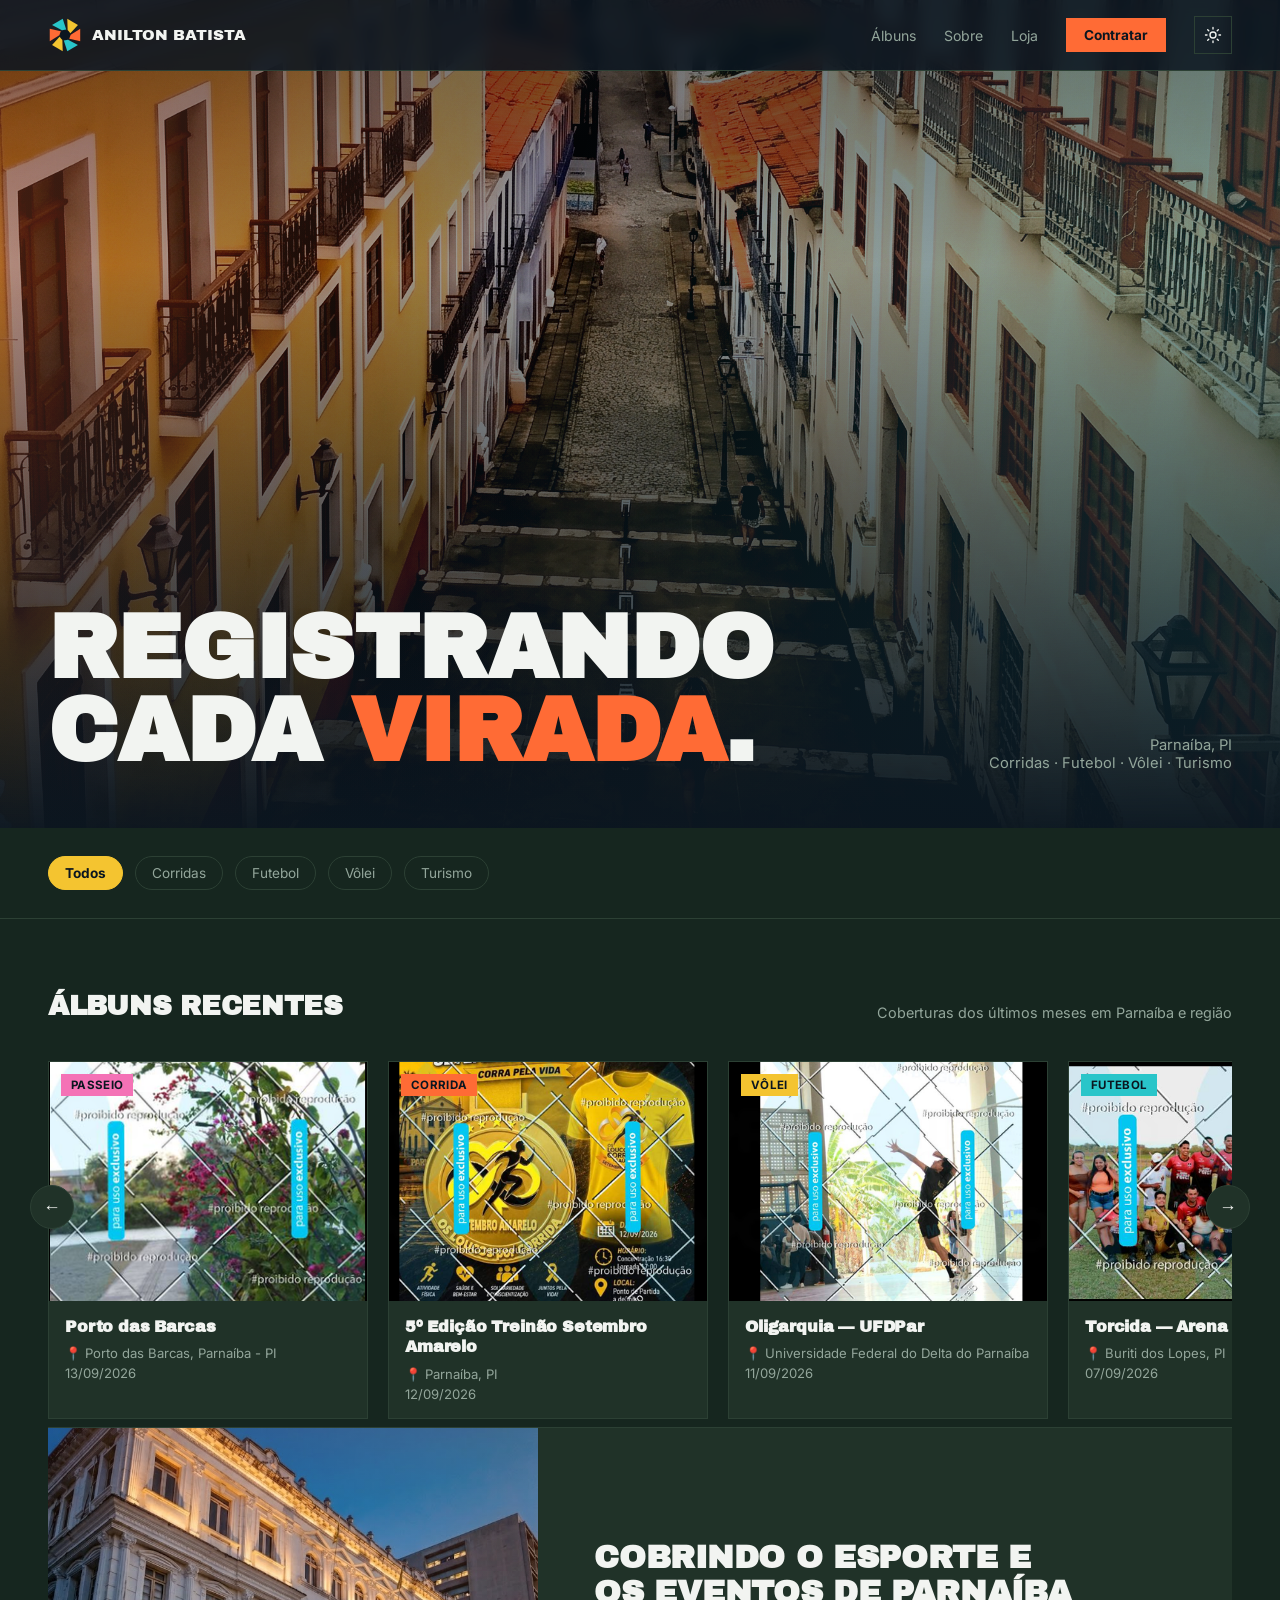
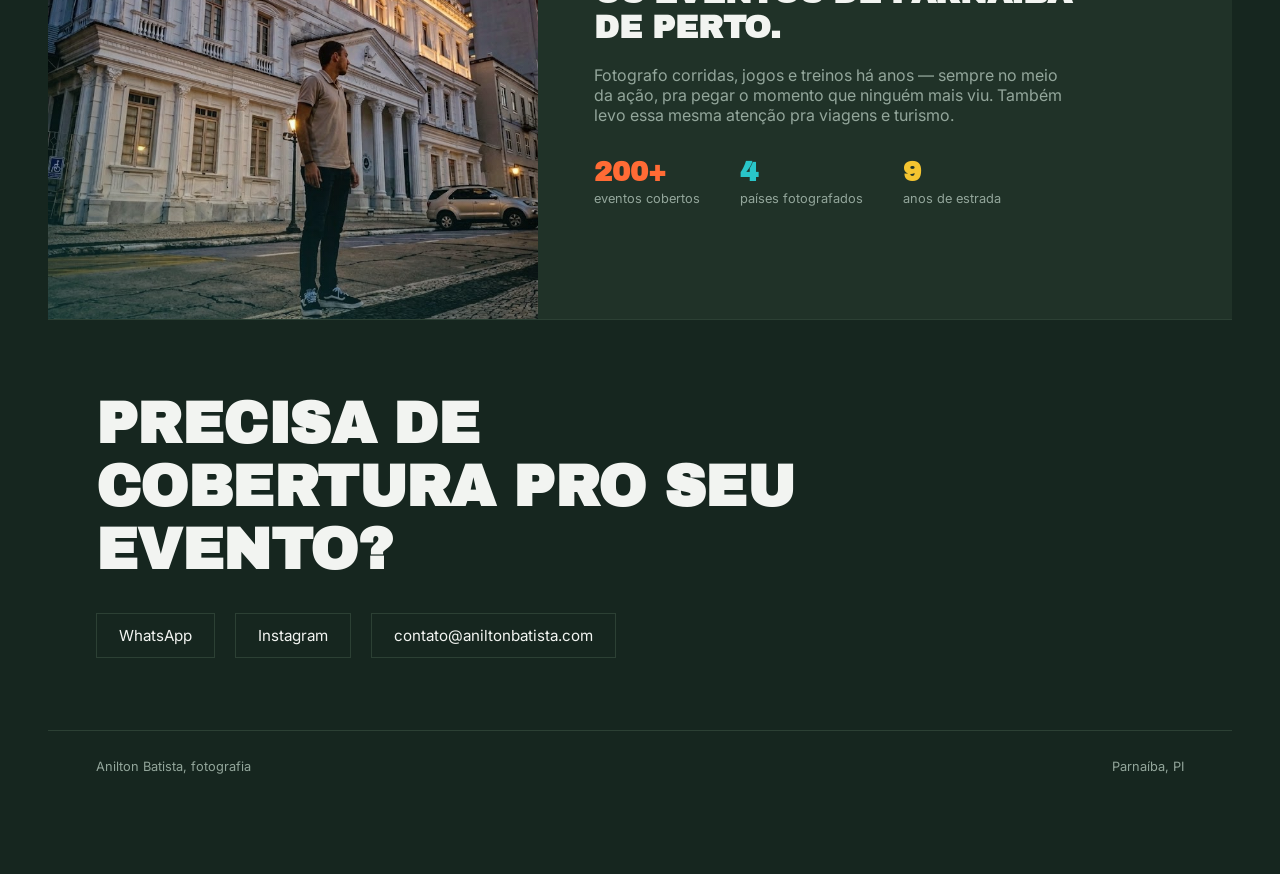
==== anilton-site/index.html @ 44bfe234 "Inicializa site e base segura do backend" ====
<!DOCTYPE html>
<html lang="pt-BR">
<head>
<meta charset="UTF-8">
<meta name="viewport" content="width=device-width, initial-scale=1.0">
<title>Anilton Batista — Fotografia</title>
<link rel="preconnect" href="https://fonts.googleapis.com">
<link href="https://fonts.googleapis.com/css2?family=Archivo+Black&family=Inter:wght@400;500;600;700&display=swap" rel="stylesheet">
<link rel="stylesheet" href="style.css">
</head>
<body>

<nav>
  <div class="nav-logo">
    <svg viewBox="0 0 120 120"><path id="b" d="M113.8,38.25 L113.8,81.75 L74.86,73.38 L79.98,59.3 Z"/>
      <use href="#b" fill="#FF6B35" transform="rotate(0 60 60)"/>
      <use href="#b" fill="#29C5C9" transform="rotate(60 60 60)"/>
      <use href="#b" fill="#F4C430" transform="rotate(120 60 60)"/>
      <use href="#b" fill="#FF6B35" transform="rotate(180 60 60)"/>
      <use href="#b" fill="#29C5C9" transform="rotate(240 60 60)"/>
      <use href="#b" fill="#F4C430" transform="rotate(300 60 60)"/>
      <circle cx="60" cy="60" r="17" fill="#0B1620"/>
    </svg>
    <span>ANILTON BATISTA</span>
  </div>
  <div class="nav-links">
    <a href="#albuns">Álbuns</a>
    <a href="#sobre">Sobre</a>
    <a href="loja.html">Loja</a>
    <a href="#contato" class="nav-cta">Contratar</a>
    <button class="theme-toggle" id="themeToggle" type="button" aria-label="Ativar tema claro" aria-pressed="false">
      <svg class="theme-icon theme-icon-sun" viewBox="0 0 24 24" aria-hidden="true"><circle cx="12" cy="12" r="4"></circle><path d="M12 2v2M12 20v2M4.93 4.93l1.42 1.42M17.65 17.65l1.42 1.42M2 12h2M20 12h2M4.93 19.07l1.42-1.42M17.65 6.35l1.42-1.42"></path></svg>
      <svg class="theme-icon theme-icon-moon" viewBox="0 0 24 24" aria-hidden="true"><path d="M20.5 14.5A8.5 8.5 0 0 1 9.5 3.5 8.5 8.5 0 1 0 20.5 14.5Z"></path></svg>
    </button>
  </div>
</nav>

<div class="hero">
  <img src="img/Anilton1.jpg" alt="Cobertura esportiva">
  <div class="hero-inner">
    <h1>Registrando<br>cada <span class="c1">virada</span>.</h1>
    <div class="hero-meta">Parnaíba, PI<br>Corridas · Futebol · Vôlei · Turismo</div>
  </div>
</div>

<div class="filter-bar" id="filterBar">
  <button class="active" data-filter="todos">Todos</button>
  <button data-filter="corrida">Corridas</button>
  <button data-filter="futebol">Futebol</button>
  <button data-filter="volei">Vôlei</button>
  <button data-filter="turismo">Turismo</button>
</div>

<section id="albuns">
  <div class="section-head">
    <h2>Álbuns recentes</h2>
    <span>Coberturas dos últimos meses em Parnaíba e região</span>
  </div>
  <div class="carousel-wrap">
    <button class="carousel-arrow carousel-prev" id="prevBtn" aria-label="Anterior">←</button>
    <button class="carousel-arrow carousel-next" id="nextBtn" aria-label="Próximo">→</button>
    <div class="album-grid" id="albumGrid">
    <div class="album-card" data-category="turismo">
      <div class="album-photo">
        <img src="img/portodasbarcas.png" alt="">
        <span class="album-tag tag-turismo">Passeio</span>
      </div>
      <div class="album-info">
        <h3>Porto das Barcas</h3>
        <div class="album-loc">📍 Porto das Barcas, Parnaíba - PI</div>
        <div class="album-date">13/09/2026</div>
      </div>
    </div>
    <div class="album-card" data-category="corrida">
      <div class="album-photo">
        <img src="img/Setembro-Amarelo.png" alt="">
        <span class="album-tag tag-corrida">Corrida</span>
      </div>
      <div class="album-info">
        <h3>5º Edição Treinão Setembro Amarelo</h3>
        <div class="album-loc">📍 Parnaíba, PI</div>
        <div class="album-date">12/09/2026</div>
      </div>
    </div>
    <div class="album-card" data-category="volei">
      <div class="album-photo">
        <img src="img/Oligarquia.png" alt="">
        <span class="album-tag tag-volei">Vôlei</span>
      </div>
      <div class="album-info">
        <h3>Oligarquia — UFDPar</h3>
        <div class="album-loc">📍 Universidade Federal do Delta do Parnaíba</div>
        <div class="album-date">11/09/2026</div>
      </div>
    </div>
    <div class="album-card" data-category="futebol">
      <div class="album-photo">
        <img src="img/torcida.png" alt="">
        <span class="album-tag tag-futebol">Futebol</span>
      </div>
      <div class="album-info">
        <h3>Torcida — Arena São Raimundo</h3>
        <div class="album-loc">📍 Buriti dos Lopes, PI</div>
        <div class="album-date">07/09/2026</div>
      </div>
    </div>
    <div class="album-card" data-category="corrida">
      <div class="album-photo">
        <img src="img/França.png" alt="">
        <span class="album-tag tag-viagem">Viagem</span>
      </div>
      <div class="album-info">
        <h3>França</h3>
        <div class="album-loc">📍 Paris</div>
        <div class="album-date">10/12/2025</div>
      </div>
    </div>
    <div class="album-card" data-category="volei">
      <div class="album-photo">
        <img src="https://picsum.photos/id/1049/500/375" alt="">
        <span class="album-tag tag-volei">Vôlei</span>
      </div>
      <div class="album-info">
        <h3>Vôlei de Praia — Torneio Regional</h3>
        <div class="album-loc">📍 Praia do Coqueiro, PI</div>
        <div class="album-date">24/08/2026</div>
      </div>
    </div>
    <div class="album-card" data-category="futebol">
      <div class="album-photo">
        <img src="https://picsum.photos/id/1067/500/375" alt="">
        <span class="album-tag tag-futebol">Futebol</span>
      </div>
      <div class="album-info">
        <h3>Final do Campeonato Municipal</h3>
        <div class="album-loc">📍 Estádio Municipal, Parnaíba - PI</div>
        <div class="album-date">18/08/2026</div>
      </div>
    </div>
    <div class="album-card" data-category="turismo">
      <div class="album-photo">
        <img src="https://picsum.photos/id/1036/500/375" alt="">
        <span class="album-tag tag-turismo">Passeio</span>
      </div>
      <div class="album-info">
        <h3>Delta do Parnaíba</h3>
        <div class="album-loc">📍 Ilha Grande de Santa Isabel, PI</div>
        <div class="album-date">10/08/2026</div>
      </div>
    </div>
    </div>
  </div>
  <p class="empty-state" id="emptyState">Nenhum álbum nessa categoria ainda.</p>

<div class="about" id="sobre">
  <div class="about-photo">
    <img src="img/Aniltonsobre.jpg" alt="Anilton Batista">
  </div>
  <div class="about-text">
    <h2>Cobrindo o esporte e os eventos de Parnaíba de perto.</h2>
    <p>Fotografo corridas, jogos e treinos há anos — sempre no meio da ação, pra pegar o momento que ninguém mais viu. Também levo essa mesma atenção pra viagens e turismo.</p>
    <div class="about-stats">
      <div><strong>200+</strong><span>eventos cobertos</span></div>
      <div><strong>4</strong><span>países fotografados</span></div>
      <div><strong>9</strong><span>anos de estrada</span></div>
    </div>
  </div>
</div>

<section id="contato">
  <div class="contact">
    <h2>Precisa de cobertura pro seu evento?</h2>
    <div class="contact-links">
      <a href="https://wa.me/5586900000000">WhatsApp</a>
      <a href="#">Instagram</a>
      <a href="mailto:contato@aniltonbatista.com">contato@aniltonbatista.com</a>
    </div>
  </div>
</section>

<footer>
  <span>Anilton Batista, fotografia</span>
  <span>Parnaíba, PI</span>
</footer>

<script src="script.js"></script>

</body>
</html>
---- anilton-site/style.css ----
:root {
    --bg: #16261F;
    --surface: #203228;
    --text: #F2F4F1;
    --muted: #93A69B;
    --green: #4ADE80;
    --teal: #2DD4A0;
    --lime: #A3E635;
    --olive: #D9E166;
    --orange: #FF6B35;
    --cyan: #29C5C9;
    --yellow: #F4C430;
    --pink: #F472B6;
    --line: #2C4034;
  }
  body.light-theme {
    --bg: #F5F7F2;
    --surface: #FFFFFF;
    --text: #16261F;
    --muted: #647268;
    --line: #D7E0D8;
  }

  * { margin: 0; padding: 0; box-sizing: border-box; }
  body { background: var(--bg); color: var(--text); font-family: 'Inter', sans-serif; }
  a { color: inherit; text-decoration: none; }
  img { display: block; width: 100%; height: 100%; object-fit: cover; }
  h1, h2, h3 { font-family: 'Archivo Black', sans-serif; text-transform: uppercase; letter-spacing: -0.01em; }

  /* NAV */
  nav {
    position: fixed; top: 0; left: 0; right: 0; z-index: 50;
    display: flex; justify-content: space-between; align-items: center;
    padding: 16px 48px;
    background: rgba(11,22,32,0.85);
    backdrop-filter: blur(8px);
    border-bottom: 1px solid var(--line);
  }
  .nav-logo { display: flex; align-items: center; gap: 10px; }
  .nav-logo svg { height: 34px; width: auto; }
  .nav-logo span { font-family: 'Archivo Black', sans-serif; font-size: 0.95rem; }
  .nav-links { display: flex; gap: 28px; font-size: 0.88rem; color: var(--muted); align-items: center; }
  .nav-links a:hover { color: var(--text); }
  .nav-cta { background: var(--orange); color: #0B1620; padding: 9px 18px; font-weight: 700; font-size: 0.85rem; }
  .theme-toggle {
    width: 38px; height: 38px; display: grid; place-items: center;
    border: 1px solid var(--line); background: transparent; color: var(--text);
    cursor: pointer; transition: color 0.2s ease, border-color 0.2s ease;
  }
  .theme-toggle:hover { color: var(--yellow); border-color: var(--yellow); }
  .theme-icon { width: 18px; height: 18px; fill: none; stroke: currentColor; stroke-width: 1.8; stroke-linecap: round; stroke-linejoin: round; }
  .theme-icon-moon { display: none; }
  body.light-theme .theme-icon-sun { display: none; }
  body.light-theme .theme-icon-moon { display: block; }
  body.light-theme nav { background: rgba(245,247,242,0.88); }

  /* HERO */
  .hero {
    position: relative; height: 92vh; min-height: 600px; overflow: hidden;
    isolation: isolate;
  }
  .hero img {
    position: absolute; inset: 0; width: 100%; height: 100%; z-index: 0;
    object-fit: cover;
    filter: contrast(1.35) saturate(1.15) brightness(0.62);
    animation: heroZoom 1.6s cubic-bezier(0.16, 1, 0.3, 1) both;
  }
  @keyframes heroZoom {
    from { transform: scale(1.1); opacity: 0; }
    to { transform: scale(1); opacity: 1; }
  }
  .hero::before {
    content: "";
    position: absolute; inset: 0;
    background: url('data:image/svg+xml;utf8,<svg xmlns="http://www.w3.org/2000/svg"><filter id="n"><feTurbulence type="fractalNoise" baseFrequency="0.85" numOctaves="2" stitchTiles="stitch"/></filter><rect width="100%25" height="100%25" filter="url(%23n)"/></svg>');
    opacity: 0.05;
    mix-blend-mode: overlay;
    z-index: 1;
  }
  .hero::after {
    content: "";
    position: absolute; inset: 0;
    background:
      radial-gradient(120% 90% at 15% 100%, rgba(11,22,32,0.15) 0%, transparent 55%),
      linear-gradient(180deg, rgba(11,22,32,0.35) 0%, rgba(11,22,32,0.05) 32%, rgba(11,22,32,0.97) 100%),
      linear-gradient(110deg, rgba(255,107,53,0.32) 0%, transparent 40%, rgba(41,197,201,0.28) 100%);
    z-index: 1;
    pointer-events: none;
  }
  .hero-inner {
    position: relative; z-index: 2; height: 100%; padding: 0 48px 56px; width: 100%;
    display: flex; justify-content: space-between; align-items: flex-end; flex-wrap: wrap; gap: 24px;
  }
  .hero-inner h1 { font-size: clamp(2.8rem, 7vw, 6rem); line-height: 0.92; max-width: 780px; }
  .hero-inner h1 .c1 { color: var(--orange); }
  .hero-meta { display: flex; flex-direction: column; gap: 8px; color: var(--muted); font-size: 0.92rem; text-align: right; }

  /* FILTER */
  .filter-bar { display: flex; gap: 12px; flex-wrap: wrap; padding: 28px 48px; border-bottom: 1px solid var(--line); }
  .filter-bar button {
    background: transparent; border: 1px solid var(--line); color: var(--muted);
    padding: 8px 16px; font-size: 0.85rem; font-family: inherit; cursor: pointer; border-radius: 100px;
  }
  .filter-bar button.active { background: var(--yellow); color: #0B1620; border-color: var(--yellow); font-weight: 700; }

  section { padding: 72px 48px; }
  .section-head { display: flex; justify-content: space-between; align-items: flex-end; margin-bottom: 40px; flex-wrap: wrap; gap: 16px; }
  .section-head h2 { font-size: 1.7rem; }
  .section-head span { color: var(--muted); font-size: 0.9rem; }

  /* ALBUM CARROSSEL */
  .carousel-wrap { position: relative; }
  .album-grid {
    display: flex;
    gap: 20px;
    overflow-x: auto;
    scroll-snap-type: x mandatory;
    scroll-behavior: smooth;
    padding-bottom: 8px;
    scrollbar-width: none;
  }
  .album-grid::-webkit-scrollbar { display: none; }
  .album-card {
    background: var(--surface); border: 1px solid var(--line); overflow: hidden; cursor: pointer;
    transition: opacity 0.2s ease;
    flex: 0 0 clamp(240px, 26vw, 320px);
    scroll-snap-align: start;
  }
  .album-card.hidden { display: none; }
  .carousel-arrow {
    position: absolute; top: 40%; transform: translateY(-50%);
    width: 44px; height: 44px; border-radius: 50%;
    background: var(--surface); border: 1px solid var(--line); color: var(--text);
    display: flex; align-items: center; justify-content: center; cursor: pointer;
    font-size: 1.1rem; z-index: 3;
  }
  .carousel-arrow:hover { border-color: var(--yellow); color: var(--yellow); }
  .carousel-prev { left: -18px; }
  .carousel-next { right: -18px; }
  @media (max-width: 700px) { .carousel-arrow { display: none; } }
  .album-photo { aspect-ratio: 4/3; position: relative; overflow: hidden; }
  .album-photo img { transition: transform 0.5s ease; }
  .album-card:hover .album-photo img { transform: scale(1.06); }
  .album-tag {
    position: absolute; top: 12px; left: 12px; color: #0B1620;
    font-size: 0.72rem; font-weight: 700; padding: 4px 10px; text-transform: uppercase; letter-spacing: 0.03em;
  }
  .tag-corrida { background: var(--orange); }
  .tag-futebol { background: var(--cyan); }
  .tag-volei { background: var(--yellow); }
  .tag-turismo { background: var(--pink); }
  .album-info { padding: 16px; }
  .album-info h3 { font-size: 1rem; font-weight: 700; text-transform: none; margin-bottom: 8px; line-height: 1.3; }
  .album-loc { display: flex; align-items: center; gap: 6px; color: var(--muted); font-size: 0.82rem; margin-bottom: 4px; }
  .album-date { color: var(--muted); font-size: 0.82rem; }
  .empty-state { color: var(--muted); padding: 20px 0; display: none; }
  .empty-state.visible { display: block; }

  /* LOJA */
  .store-page { padding-top: 110px; min-height: 100vh; }
  .store-hero { padding: 72px 48px 48px; border-bottom: 1px solid var(--line); }
  .store-hero h1 { font-size: clamp(2.6rem, 7vw, 6rem); line-height: 0.95; max-width: 820px; }
  .store-hero h1 span { color: var(--orange); }
  .store-hero p { color: var(--muted); max-width: 560px; margin-top: 24px; line-height: 1.6; }
  .store-section { padding-top: 56px; }
  .store-grid { display: grid; grid-template-columns: repeat(3, minmax(0, 1fr)); gap: 20px; }
  .store-card { background: var(--surface); border: 1px solid var(--line); overflow: hidden; }
  .store-card .album-photo { aspect-ratio: 4 / 3; }
  .store-card .album-info { min-height: 150px; display: flex; flex-direction: column; }
  .store-card .album-date { margin-top: auto; }
  .store-card .store-action { color: var(--text); font-size: 0.8rem; font-weight: 700; margin-top: 12px; text-transform: uppercase; }
  .store-card:hover { border-color: var(--orange); }
  .store-purchase { display: flex; align-items: center; justify-content: space-between; gap: 12px; margin-top: 14px; }
  .store-price { color: var(--orange); font-weight: 700; font-size: 0.95rem; }
  .buy-button, .account-button, .cart-button { border: 1px solid var(--line); background: transparent; color: var(--text); cursor: pointer; font: inherit; }
  .buy-button { padding: 8px 12px; font-size: 0.78rem; font-weight: 700; text-transform: uppercase; }
  .buy-button:hover, .account-button:hover, .cart-button:hover { border-color: var(--orange); color: var(--orange); }
  .account-button { padding: 8px 12px; font-size: 0.8rem; }
  .cart-button { display: inline-flex; align-items: center; gap: 8px; padding: 8px 10px; font-size: 0.8rem; }
  .cart-button b { min-width: 20px; height: 20px; display: grid; place-items: center; background: var(--yellow); color: #0B1620; border-radius: 50%; font-size: 0.7rem; }
  .modal-backdrop { position: fixed; inset: 0; z-index: 100; display: grid; place-items: center; padding: 20px; background: rgba(11,22,32,0.72); }
  .modal-backdrop[hidden] { display: none; }
  .modal-panel { position: relative; width: min(100%, 460px); max-height: calc(100vh - 40px); overflow-y: auto; padding: 36px; background: var(--surface); border: 1px solid var(--line); color: var(--text); }
  .modal-close { position: absolute; top: 12px; right: 14px; border: 0; background: transparent; color: var(--muted); font-size: 1.8rem; line-height: 1; cursor: pointer; }
  .modal-close:hover { color: var(--text); }
  .modal-kicker { color: var(--orange); font-size: 0.75rem; font-weight: 700; letter-spacing: 0.08em; text-transform: uppercase; }
  .modal-panel h2 { margin: 8px 0 24px; font-size: 1.55rem; line-height: 1.1; }
  .auth-tabs { display: flex; gap: 20px; border-bottom: 1px solid var(--line); margin-bottom: 22px; }
  .auth-tab { padding: 0 0 10px; border: 0; border-bottom: 2px solid transparent; background: transparent; color: var(--muted); cursor: pointer; font: inherit; }
  .auth-tab.active { color: var(--text); border-bottom-color: var(--orange); }
  .modal-panel label { display: block; margin: 14px 0 7px; color: var(--muted); font-size: 0.82rem; }
  .modal-panel input { width: 100%; padding: 12px; border: 1px solid var(--line); background: var(--bg); color: var(--text); font: inherit; }
  .modal-panel input:focus { outline: 2px solid var(--orange); outline-offset: 1px; }
  .form-submit { width: 100%; margin-top: 16px; padding: 13px 16px; border: 0; background: var(--orange); color: #0B1620; cursor: pointer; font: inherit; font-weight: 700; }
  .form-submit:hover { filter: brightness(1.08); }
  .google-submit { margin: 0 0 18px; background: transparent; border: 1px solid var(--line); color: var(--text); }
  .google-submit:hover { border-color: var(--cyan); color: var(--cyan); }
  .form-message { min-height: 20px; margin-top: 12px; color: var(--muted); font-size: 0.82rem; }
  .form-message.error { color: #F87171; }
  .form-message.success { color: var(--green); }
  .cart-items { display: grid; gap: 12px; }
  .cart-item { display: flex; justify-content: space-between; gap: 16px; padding: 12px 0; border-bottom: 1px solid var(--line); font-size: 0.85rem; }
  .cart-item button { border: 0; background: transparent; color: var(--muted); cursor: pointer; font-size: 0.78rem; }
  .cart-item button:hover { color: var(--orange); }
  .cart-total { display: flex; justify-content: space-between; margin-top: 20px; font-size: 1rem; }
  .cart-total strong { color: var(--orange); }
  .cart-empty { color: var(--muted); font-size: 0.9rem; }
  @media (max-width: 900px) { .store-grid { grid-template-columns: repeat(2, minmax(0, 1fr)); } }
  @media (max-width: 600px) { .store-hero { padding: 48px 22px 36px; } .store-section { padding-top: 40px; } .store-grid { grid-template-columns: 1fr; } }

  /* ABOUT */
  .about {
    display: grid; grid-template-columns: 1fr 1.3fr; gap: 56px; align-items: center;
    background: var(--surface); border-top: 1px solid var(--line); border-bottom: 1px solid var(--line);
  }
  .about-photo { aspect-ratio: 1/1; overflow: hidden; position: relative; }
  .about-photo::after {
    content: ""; position: absolute; inset: 0;
    background: linear-gradient(200deg, rgba(255,107,53,0.25), transparent 50%, rgba(41,197,201,0.2));
  }
  .about-text h2 { font-size: 2rem; margin-bottom: 20px; max-width: 480px; }
  .about-text p { color: var(--muted); max-width: 480px; margin-bottom: 14px; text-transform: none; }
  .about-stats { display: flex; gap: 40px; margin-top: 32px; }
  .about-stats div strong { display: block; font-family: 'Archivo Black', sans-serif; font-size: 1.7rem; }
  .about-stats div:nth-child(1) strong { color: var(--orange); }
  .about-stats div:nth-child(2) strong { color: var(--cyan); }
  .about-stats div:nth-child(3) strong { color: var(--yellow); }
  .about-stats div span { color: var(--muted); font-size: 0.8rem; }

  /* CONTACT */
  .contact h2 { font-size: clamp(2.2rem, 5vw, 3.6rem); max-width: 700px; margin-bottom: 32px; }
  .contact-links { display: flex; gap: 20px; flex-wrap: wrap; }
  .contact-links a { border: 1px solid var(--line); padding: 12px 22px; font-size: 0.95rem; }
  .contact-links a:nth-child(1):hover { border-color: var(--orange); color: var(--orange); }
  .contact-links a:nth-child(2):hover { border-color: var(--cyan); color: var(--cyan); }
  .contact-links a:nth-child(3):hover { border-color: var(--yellow); color: var(--yellow); }

  footer { padding: 28px 48px; display: flex; justify-content: space-between; border-top: 1px solid var(--line); color: var(--muted); font-size: 0.8rem; }

  @media (max-width: 960px) { .album-grid { grid-template-columns: repeat(2, 1fr); } .about { grid-template-columns: 1fr; } }
  @media (max-width: 600px) {
    nav, section, footer { padding-left: 22px; padding-right: 22px; }
    .hero-inner { padding: 0 22px 40px; flex-direction: column; align-items: flex-start; }
    .hero-meta { text-align: left; }
    .album-grid { grid-template-columns: 1fr; }
    .nav-links a:not(.nav-cta) { display: none; }
    .nav-links { gap: 8px; }
    .store-site .account-button { display: none; }
    .account-button { font-size: 0.72rem; padding: 7px 8px; }
    .cart-button span { display: none; }
    .modal-panel { padding: 30px 22px; }
  }
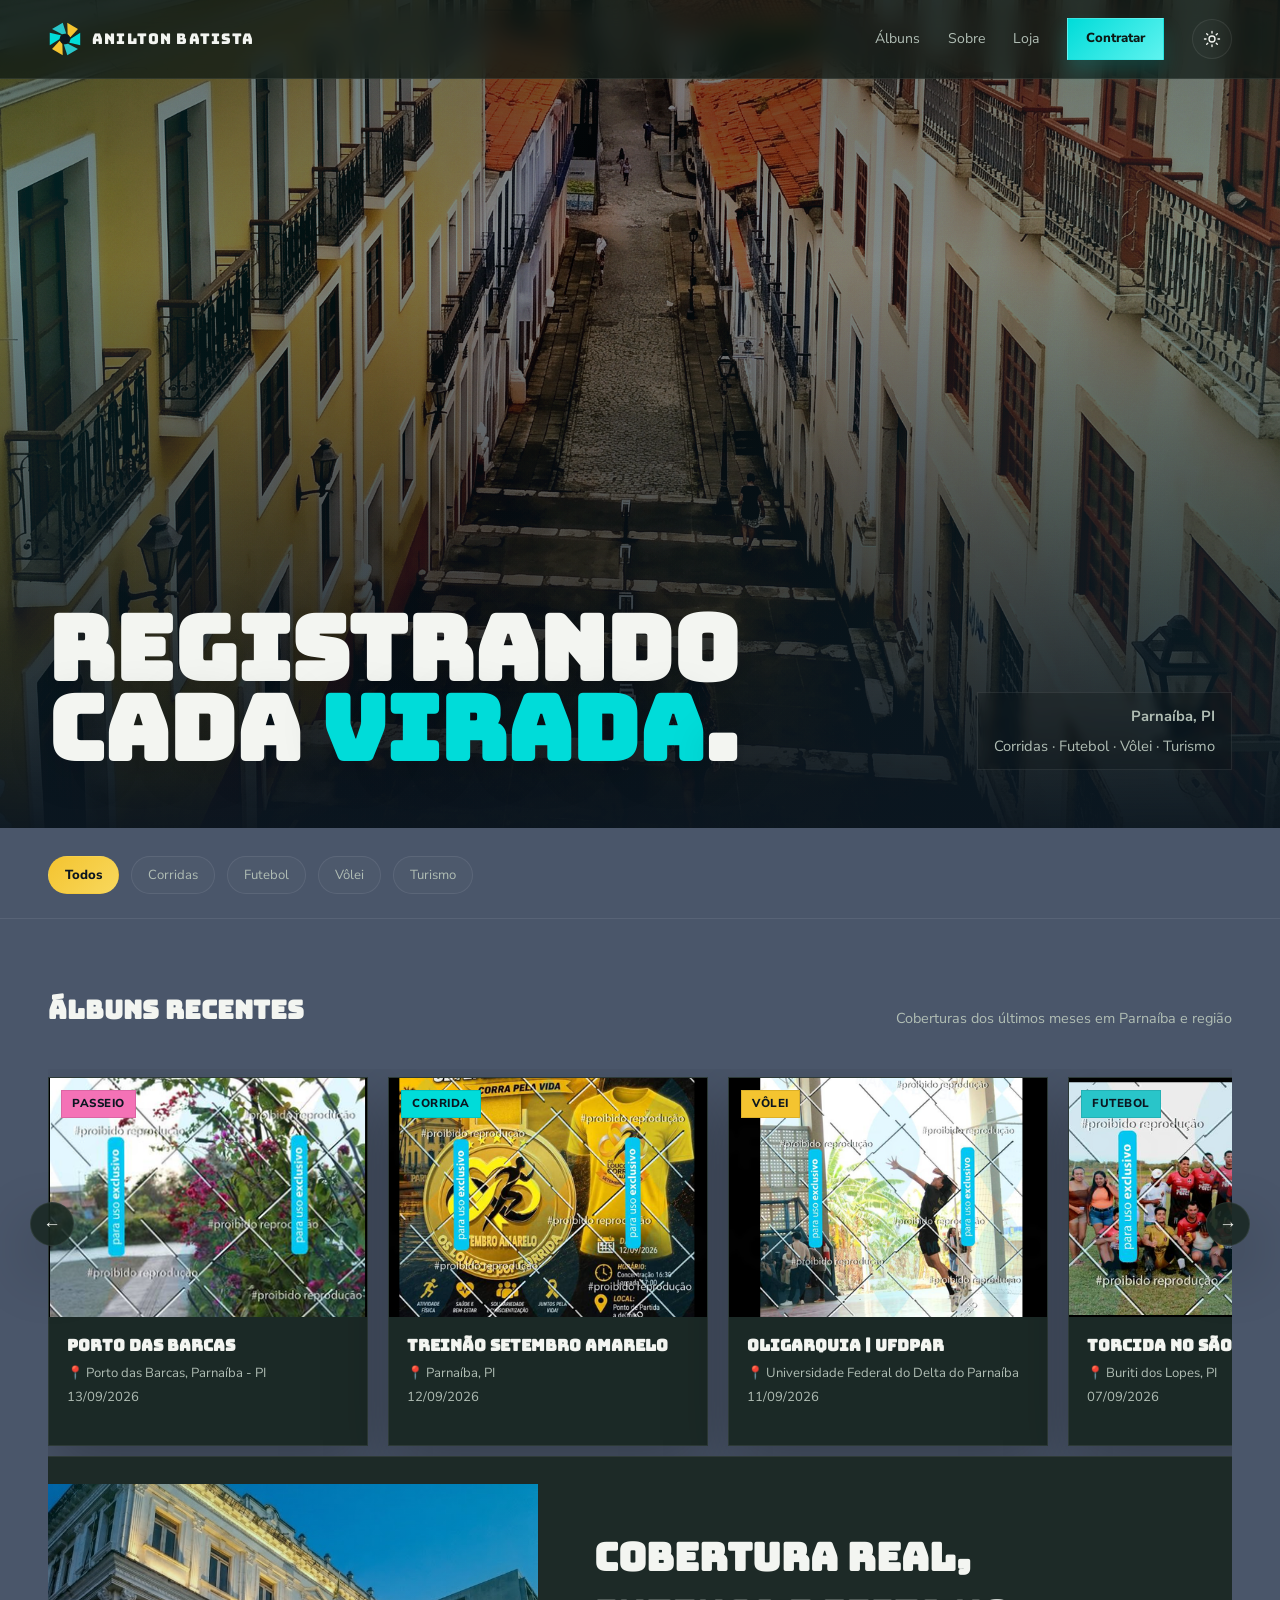
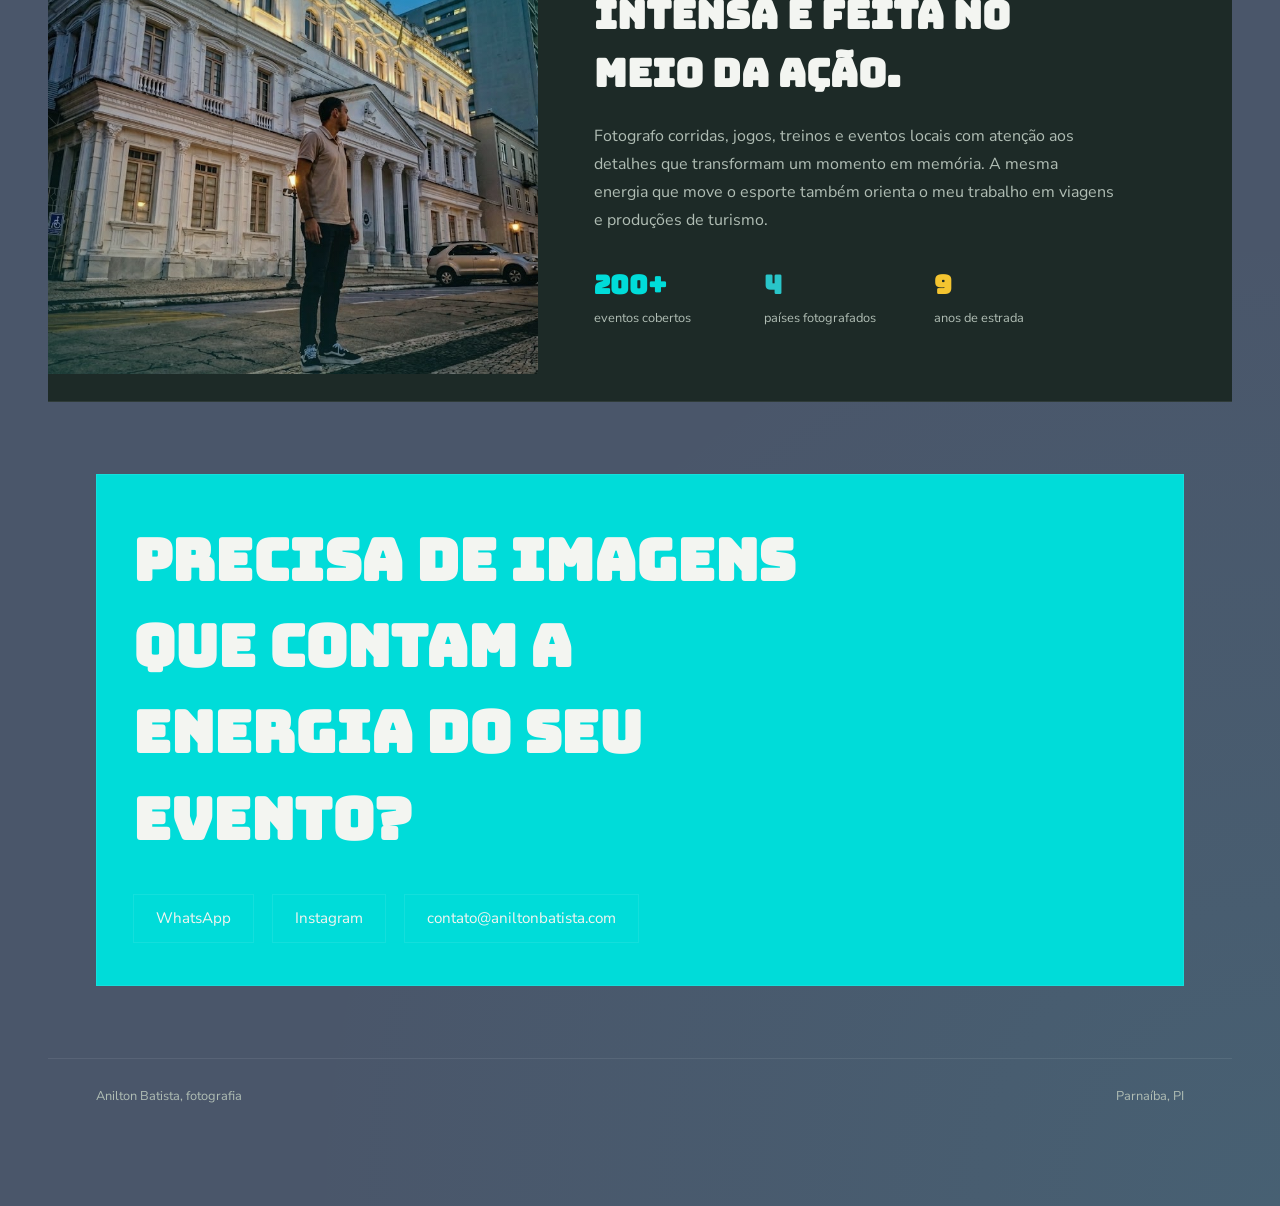
==== commit 3c412e1c: "Atualiza identidade visual do site" ====
--- a/anilton-site/index.html
+++ b/anilton-site/index.html
@@ -5,7 +5,7 @@
 <meta name="viewport" content="width=device-width, initial-scale=1.0">
 <title>Anilton Batista — Fotografia</title>
 <link rel="preconnect" href="https://fonts.googleapis.com">
-<link href="https://fonts.googleapis.com/css2?family=Archivo+Black&family=Inter:wght@400;500;600;700&display=swap" rel="stylesheet">
+<link href="https://fonts.googleapis.com/css2?family=Bungee&family=Nunito+Sans:wght@400;500;600;700;800&display=swap" rel="stylesheet">
 <link rel="stylesheet" href="style.css">
 </head>
 <body>
@@ -13,10 +13,10 @@
 <nav>
   <div class="nav-logo">
     <svg viewBox="0 0 120 120"><path id="b" d="M113.8,38.25 L113.8,81.75 L74.86,73.38 L79.98,59.3 Z"/>
-      <use href="#b" fill="#FF6B35" transform="rotate(0 60 60)"/>
+      <use href="#b" fill="#00DCD9" transform="rotate(0 60 60)"/>
       <use href="#b" fill="#29C5C9" transform="rotate(60 60 60)"/>
       <use href="#b" fill="#F4C430" transform="rotate(120 60 60)"/>
-      <use href="#b" fill="#FF6B35" transform="rotate(180 60 60)"/>
+      <use href="#b" fill="#00DCD9" transform="rotate(180 60 60)"/>
       <use href="#b" fill="#29C5C9" transform="rotate(240 60 60)"/>
       <use href="#b" fill="#F4C430" transform="rotate(300 60 60)"/>
       <circle cx="60" cy="60" r="17" fill="#0B1620"/>
@@ -39,7 +39,10 @@
   <img src="img/Anilton1.jpg" alt="Cobertura esportiva">
   <div class="hero-inner">
     <h1>Registrando<br>cada <span class="c1">virada</span>.</h1>
-    <div class="hero-meta">Parnaíba, PI<br>Corridas · Futebol · Vôlei · Turismo</div>
+    <div class="hero-meta">
+      <strong>Parnaíba, PI</strong>
+      <span>Corridas · Futebol · Vôlei · Turismo</span>
+    </div>
   </div>
 </div>
 
@@ -77,7 +80,7 @@
         <span class="album-tag tag-corrida">Corrida</span>
       </div>
       <div class="album-info">
-        <h3>5º Edição Treinão Setembro Amarelo</h3>
+        <h3>Treinão Setembro Amarelo</h3>
         <div class="album-loc">📍 Parnaíba, PI</div>
         <div class="album-date">12/09/2026</div>
       </div>
@@ -88,7 +91,7 @@
         <span class="album-tag tag-volei">Vôlei</span>
       </div>
       <div class="album-info">
-        <h3>Oligarquia — UFDPar</h3>
+        <h3>Oligarquia | UFDPar</h3>
         <div class="album-loc">📍 Universidade Federal do Delta do Parnaíba</div>
         <div class="album-date">11/09/2026</div>
       </div>
@@ -99,7 +102,7 @@
         <span class="album-tag tag-futebol">Futebol</span>
       </div>
       <div class="album-info">
-        <h3>Torcida — Arena São Raimundo</h3>
+        <h3>Torcida no São Raimundo</h3>
         <div class="album-loc">📍 Buriti dos Lopes, PI</div>
         <div class="album-date">07/09/2026</div>
       </div>
@@ -110,7 +113,7 @@
         <span class="album-tag tag-viagem">Viagem</span>
       </div>
       <div class="album-info">
-        <h3>França</h3>
+        <h3>Paris em foco</h3>
         <div class="album-loc">📍 Paris</div>
         <div class="album-date">10/12/2025</div>
       </div>
@@ -121,7 +124,7 @@
         <span class="album-tag tag-volei">Vôlei</span>
       </div>
       <div class="album-info">
-        <h3>Vôlei de Praia — Torneio Regional</h3>
+        <h3>Vôlei de Praia | Regional</h3>
         <div class="album-loc">📍 Praia do Coqueiro, PI</div>
         <div class="album-date">24/08/2026</div>
       </div>
@@ -157,8 +160,8 @@
     <img src="img/Aniltonsobre.jpg" alt="Anilton Batista">
   </div>
   <div class="about-text">
-    <h2>Cobrindo o esporte e os eventos de Parnaíba de perto.</h2>
-    <p>Fotografo corridas, jogos e treinos há anos — sempre no meio da ação, pra pegar o momento que ninguém mais viu. Também levo essa mesma atenção pra viagens e turismo.</p>
+    <h2>Cobertura real, intensa e feita no meio da ação.</h2>
+    <p>Fotografo corridas, jogos, treinos e eventos locais com atenção aos detalhes que transformam um momento em memória. A mesma energia que move o esporte também orienta o meu trabalho em viagens e produções de turismo.</p>
     <div class="about-stats">
       <div><strong>200+</strong><span>eventos cobertos</span></div>
       <div><strong>4</strong><span>países fotografados</span></div>
@@ -169,10 +172,10 @@
 
 <section id="contato">
   <div class="contact">
-    <h2>Precisa de cobertura pro seu evento?</h2>
+    <h2>Precisa de imagens que contam a energia do seu evento?</h2>
     <div class="contact-links">
-      <a href="https://wa.me/5586900000000">WhatsApp</a>
-      <a href="#">Instagram</a>
+      <a href="https://wa.me/5586900000000" target="_blank" rel="noreferrer">WhatsApp</a>
+      <a href="https://instagram.com" target="_blank" rel="noreferrer">Instagram</a>
       <a href="mailto:contato@aniltonbatista.com">contato@aniltonbatista.com</a>
     </div>
   </div>
@@ -183,7 +186,8 @@
   <span>Parnaíba, PI</span>
 </footer>
 
-<script src="script.js"></script>
+<script src="sanity-config.js"></script>
+<script type="module" src="script.js"></script>
 
 </body>
 </html>
--- a/anilton-site/style.css
+++ b/anilton-site/style.css
@@ -1,252 +1,5 @@
-   :root {
-    --bg: #16261F;
-    --surface: #203228;
-    --text: #F2F4F1;
-    --muted: #93A69B;
-    --green: #4ADE80;
-    --teal: #2DD4A0;
-    --lime: #A3E635;
-    --olive: #D9E166;
-    --orange: #FF6B35;
-    --cyan: #29C5C9;
-    --yellow: #F4C430;
-    --pink: #F472B6;
-    --line: #2C4034;
-  }
-  body.light-theme {
-    --bg: #F5F7F2;
-    --surface: #FFFFFF;
-    --text: #16261F;
-    --muted: #647268;
-    --line: #D7E0D8;
-  }
-
-  * { margin: 0; padding: 0; box-sizing: border-box; }
-  body { background: var(--bg); color: var(--text); font-family: 'Inter', sans-serif; }
-  a { color: inherit; text-decoration: none; }
-  img { display: block; width: 100%; height: 100%; object-fit: cover; }
-  h1, h2, h3 { font-family: 'Archivo Black', sans-serif; text-transform: uppercase; letter-spacing: -0.01em; }
-
-  /* NAV */
-  nav {
-    position: fixed; top: 0; left: 0; right: 0; z-index: 50;
-    display: flex; justify-content: space-between; align-items: center;
-    padding: 16px 48px;
-    background: rgba(11,22,32,0.85);
-    backdrop-filter: blur(8px);
-    border-bottom: 1px solid var(--line);
-  }
-  .nav-logo { display: flex; align-items: center; gap: 10px; }
-  .nav-logo svg { height: 34px; width: auto; }
-  .nav-logo span { font-family: 'Archivo Black', sans-serif; font-size: 0.95rem; }
-  .nav-links { display: flex; gap: 28px; font-size: 0.88rem; color: var(--muted); align-items: center; }
-  .nav-links a:hover { color: var(--text); }
-  .nav-cta { background: var(--orange); color: #0B1620; padding: 9px 18px; font-weight: 700; font-size: 0.85rem; }
-  .theme-toggle {
-    width: 38px; height: 38px; display: grid; place-items: center;
-    border: 1px solid var(--line); background: transparent; color: var(--text);
-    cursor: pointer; transition: color 0.2s ease, border-color 0.2s ease;
-  }
-  .theme-toggle:hover { color: var(--yellow); border-color: var(--yellow); }
-  .theme-icon { width: 18px; height: 18px; fill: none; stroke: currentColor; stroke-width: 1.8; stroke-linecap: round; stroke-linejoin: round; }
-  .theme-icon-moon { display: none; }
-  body.light-theme .theme-icon-sun { display: none; }
-  body.light-theme .theme-icon-moon { display: block; }
-  body.light-theme nav { background: rgba(245,247,242,0.88); }
-
-  /* HERO */
-  .hero {
-    position: relative; height: 92vh; min-height: 600px; overflow: hidden;
-    isolation: isolate;
-  }
-  .hero img {
-    position: absolute; inset: 0; width: 100%; height: 100%; z-index: 0;
-    object-fit: cover;
-    filter: contrast(1.35) saturate(1.15) brightness(0.62);
-    animation: heroZoom 1.6s cubic-bezier(0.16, 1, 0.3, 1) both;
-  }
-  @keyframes heroZoom {
-    from { transform: scale(1.1); opacity: 0; }
-    to { transform: scale(1); opacity: 1; }
-  }
-  .hero::before {
-    content: "";
-    position: absolute; inset: 0;
-    background: url('data:image/svg+xml;utf8,<svg xmlns="http://www.w3.org/2000/svg"><filter id="n"><feTurbulence type="fractalNoise" baseFrequency="0.85" numOctaves="2" stitchTiles="stitch"/></filter><rect width="100%25" height="100%25" filter="url(%23n)"/></svg>');
-    opacity: 0.05;
-    mix-blend-mode: overlay;
-    z-index: 1;
-  }
-  .hero::after {
-    content: "";
-    position: absolute; inset: 0;
-    background:
-      radial-gradient(120% 90% at 15% 100%, rgba(11,22,32,0.15) 0%, transparent 55%),
-      linear-gradient(180deg, rgba(11,22,32,0.35) 0%, rgba(11,22,32,0.05) 32%, rgba(11,22,32,0.97) 100%),
-      linear-gradient(110deg, rgba(255,107,53,0.32) 0%, transparent 40%, rgba(41,197,201,0.28) 100%);
-    z-index: 1;
-    pointer-events: none;
-  }
-  .hero-inner {
-    position: relative; z-index: 2; height: 100%; padding: 0 48px 56px; width: 100%;
-    display: flex; justify-content: space-between; align-items: flex-end; flex-wrap: wrap; gap: 24px;
-  }
-  .hero-inner h1 { font-size: clamp(2.8rem, 7vw, 6rem); line-height: 0.92; max-width: 780px; }
-  .hero-inner h1 .c1 { color: var(--orange); }
-  .hero-meta { display: flex; flex-direction: column; gap: 8px; color: var(--muted); font-size: 0.92rem; text-align: right; }
-
-  /* FILTER */
-  .filter-bar { display: flex; gap: 12px; flex-wrap: wrap; padding: 28px 48px; border-bottom: 1px solid var(--line); }
-  .filter-bar button {
-    background: transparent; border: 1px solid var(--line); color: var(--muted);
-    padding: 8px 16px; font-size: 0.85rem; font-family: inherit; cursor: pointer; border-radius: 100px;
-  }
-  .filter-bar button.active { background: var(--yellow); color: #0B1620; border-color: var(--yellow); font-weight: 700; }
-
-  section { padding: 72px 48px; }
-  .section-head { display: flex; justify-content: space-between; align-items: flex-end; margin-bottom: 40px; flex-wrap: wrap; gap: 16px; }
-  .section-head h2 { font-size: 1.7rem; }
-  .section-head span { color: var(--muted); font-size: 0.9rem; }
-
-  /* ALBUM CARROSSEL */
-  .carousel-wrap { position: relative; }
-  .album-grid {
-    display: flex;
-    gap: 20px;
-    overflow-x: auto;
-    scroll-snap-type: x mandatory;
-    scroll-behavior: smooth;
-    padding-bottom: 8px;
-    scrollbar-width: none;
-  }
-  .album-grid::-webkit-scrollbar { display: none; }
-  .album-card {
-    background: var(--surface); border: 1px solid var(--line); overflow: hidden; cursor: pointer;
-    transition: opacity 0.2s ease;
-    flex: 0 0 clamp(240px, 26vw, 320px);
-    scroll-snap-align: start;
-  }
-  .album-card.hidden { display: none; }
-  .carousel-arrow {
-    position: absolute; top: 40%; transform: translateY(-50%);
-    width: 44px; height: 44px; border-radius: 50%;
-    background: var(--surface); border: 1px solid var(--line); color: var(--text);
-    display: flex; align-items: center; justify-content: center; cursor: pointer;
-    font-size: 1.1rem; z-index: 3;
-  }
-  .carousel-arrow:hover { border-color: var(--yellow); color: var(--yellow); }
-  .carousel-prev { left: -18px; }
-  .carousel-next { right: -18px; }
-  @media (max-width: 700px) { .carousel-arrow { display: none; } }
-  .album-photo { aspect-ratio: 4/3; position: relative; overflow: hidden; }
-  .album-photo img { transition: transform 0.5s ease; }
-  .album-card:hover .album-photo img { transform: scale(1.06); }
-  .album-tag {
-    position: absolute; top: 12px; left: 12px; color: #0B1620;
-    font-size: 0.72rem; font-weight: 700; padding: 4px 10px; text-transform: uppercase; letter-spacing: 0.03em;
-  }
-  .tag-corrida { background: var(--orange); }
-  .tag-futebol { background: var(--cyan); }
-  .tag-volei { background: var(--yellow); }
-  .tag-turismo { background: var(--pink); }
-  .album-info { padding: 16px; }
-  .album-info h3 { font-size: 1rem; font-weight: 700; text-transform: none; margin-bottom: 8px; line-height: 1.3; }
-  .album-loc { display: flex; align-items: center; gap: 6px; color: var(--muted); font-size: 0.82rem; margin-bottom: 4px; }
-  .album-date { color: var(--muted); font-size: 0.82rem; }
-  .empty-state { color: var(--muted); padding: 20px 0; display: none; }
-  .empty-state.visible { display: block; }
-
-  /* LOJA */
-  .store-page { padding-top: 110px; min-height: 100vh; }
-  .store-hero { padding: 72px 48px 48px; border-bottom: 1px solid var(--line); }
-  .store-hero h1 { font-size: clamp(2.6rem, 7vw, 6rem); line-height: 0.95; max-width: 820px; }
-  .store-hero h1 span { color: var(--orange); }
-  .store-hero p { color: var(--muted); max-width: 560px; margin-top: 24px; line-height: 1.6; }
-  .store-section { padding-top: 56px; }
-  .store-grid { display: grid; grid-template-columns: repeat(3, minmax(0, 1fr)); gap: 20px; }
-  .store-card { background: var(--surface); border: 1px solid var(--line); overflow: hidden; }
-  .store-card .album-photo { aspect-ratio: 4 / 3; }
-  .store-card .album-info { min-height: 150px; display: flex; flex-direction: column; }
-  .store-card .album-date { margin-top: auto; }
-  .store-card .store-action { color: var(--text); font-size: 0.8rem; font-weight: 700; margin-top: 12px; text-transform: uppercase; }
-  .store-card:hover { border-color: var(--orange); }
-  .store-purchase { display: flex; align-items: center; justify-content: space-between; gap: 12px; margin-top: 14px; }
-  .store-price { color: var(--orange); font-weight: 700; font-size: 0.95rem; }
-  .buy-button, .account-button, .cart-button { border: 1px solid var(--line); background: transparent; color: var(--text); cursor: pointer; font: inherit; }
-  .buy-button { padding: 8px 12px; font-size: 0.78rem; font-weight: 700; text-transform: uppercase; }
-  .buy-button:hover, .account-button:hover, .cart-button:hover { border-color: var(--orange); color: var(--orange); }
-  .account-button { padding: 8px 12px; font-size: 0.8rem; }
-  .cart-button { display: inline-flex; align-items: center; gap: 8px; padding: 8px 10px; font-size: 0.8rem; }
-  .cart-button b { min-width: 20px; height: 20px; display: grid; place-items: center; background: var(--yellow); color: #0B1620; border-radius: 50%; font-size: 0.7rem; }
-  .modal-backdrop { position: fixed; inset: 0; z-index: 100; display: grid; place-items: center; padding: 20px; background: rgba(11,22,32,0.72); }
-  .modal-backdrop[hidden] { display: none; }
-  .modal-panel { position: relative; width: min(100%, 460px); max-height: calc(100vh - 40px); overflow-y: auto; padding: 36px; background: var(--surface); border: 1px solid var(--line); color: var(--text); }
-  .modal-close { position: absolute; top: 12px; right: 14px; border: 0; background: transparent; color: var(--muted); font-size: 1.8rem; line-height: 1; cursor: pointer; }
-  .modal-close:hover { color: var(--text); }
-  .modal-kicker { color: var(--orange); font-size: 0.75rem; font-weight: 700; letter-spacing: 0.08em; text-transform: uppercase; }
-  .modal-panel h2 { margin: 8px 0 24px; font-size: 1.55rem; line-height: 1.1; }
-  .auth-tabs { display: flex; gap: 20px; border-bottom: 1px solid var(--line); margin-bottom: 22px; }
-  .auth-tab { padding: 0 0 10px; border: 0; border-bottom: 2px solid transparent; background: transparent; color: var(--muted); cursor: pointer; font: inherit; }
-  .auth-tab.active { color: var(--text); border-bottom-color: var(--orange); }
-  .modal-panel label { display: block; margin: 14px 0 7px; color: var(--muted); font-size: 0.82rem; }
-  .modal-panel input { width: 100%; padding: 12px; border: 1px solid var(--line); background: var(--bg); color: var(--text); font: inherit; }
-  .modal-panel input:focus { outline: 2px solid var(--orange); outline-offset: 1px; }
-  .form-submit { width: 100%; margin-top: 16px; padding: 13px 16px; border: 0; background: var(--orange); color: #0B1620; cursor: pointer; font: inherit; font-weight: 700; }
-  .form-submit:hover { filter: brightness(1.08); }
-  .google-submit { margin: 0 0 18px; background: transparent; border: 1px solid var(--line); color: var(--text); }
-  .google-submit:hover { border-color: var(--cyan); color: var(--cyan); }
-  .form-message { min-height: 20px; margin-top: 12px; color: var(--muted); font-size: 0.82rem; }
-  .form-message.error { color: #F87171; }
-  .form-message.success { color: var(--green); }
-  .cart-items { display: grid; gap: 12px; }
-  .cart-item { display: flex; justify-content: space-between; gap: 16px; padding: 12px 0; border-bottom: 1px solid var(--line); font-size: 0.85rem; }
-  .cart-item button { border: 0; background: transparent; color: var(--muted); cursor: pointer; font-size: 0.78rem; }
-  .cart-item button:hover { color: var(--orange); }
-  .cart-total { display: flex; justify-content: space-between; margin-top: 20px; font-size: 1rem; }
-  .cart-total strong { color: var(--orange); }
-  .cart-empty { color: var(--muted); font-size: 0.9rem; }
-  @media (max-width: 900px) { .store-grid { grid-template-columns: repeat(2, minmax(0, 1fr)); } }
-  @media (max-width: 600px) { .store-hero { padding: 48px 22px 36px; } .store-section { padding-top: 40px; } .store-grid { grid-template-columns: 1fr; } }
-
-  /* ABOUT */
-  .about {
-    display: grid; grid-template-columns: 1fr 1.3fr; gap: 56px; align-items: center;
-    background: var(--surface); border-top: 1px solid var(--line); border-bottom: 1px solid var(--line);
-  }
-  .about-photo { aspect-ratio: 1/1; overflow: hidden; position: relative; }
-  .about-photo::after {
-    content: ""; position: absolute; inset: 0;
-    background: linear-gradient(200deg, rgba(255,107,53,0.25), transparent 50%, rgba(41,197,201,0.2));
-  }
-  .about-text h2 { font-size: 2rem; margin-bottom: 20px; max-width: 480px; }
-  .about-text p { color: var(--muted); max-width: 480px; margin-bottom: 14px; text-transform: none; }
-  .about-stats { display: flex; gap: 40px; margin-top: 32px; }
-  .about-stats div strong { display: block; font-family: 'Archivo Black', sans-serif; font-size: 1.7rem; }
-  .about-stats div:nth-child(1) strong { color: var(--orange); }
-  .about-stats div:nth-child(2) strong { color: var(--cyan); }
-  .about-stats div:nth-child(3) strong { color: var(--yellow); }
-  .about-stats div span { color: var(--muted); font-size: 0.8rem; }
-
-  /* CONTACT */
-  .contact h2 { font-size: clamp(2.2rem, 5vw, 3.6rem); max-width: 700px; margin-bottom: 32px; }
-  .contact-links { display: flex; gap: 20px; flex-wrap: wrap; }
-  .contact-links a { border: 1px solid var(--line); padding: 12px 22px; font-size: 0.95rem; }
-  .contact-links a:nth-child(1):hover { border-color: var(--orange); color: var(--orange); }
-  .contact-links a:nth-child(2):hover { border-color: var(--cyan); color: var(--cyan); }
-  .contact-links a:nth-child(3):hover { border-color: var(--yellow); color: var(--yellow); }
-
-  footer { padding: 28px 48px; display: flex; justify-content: space-between; border-top: 1px solid var(--line); color: var(--muted); font-size: 0.8rem; }
-
-  @media (max-width: 960px) { .album-grid { grid-template-columns: repeat(2, 1fr); } .about { grid-template-columns: 1fr; } }
-  @media (max-width: 600px) {
-    nav, section, footer { padding-left: 22px; padding-right: 22px; }
-    .hero-inner { padding: 0 22px 40px; flex-direction: column; align-items: flex-start; }
-    .hero-meta { text-align: left; }
-    .album-grid { grid-template-columns: 1fr; }
-    .nav-links a:not(.nav-cta) { display: none; }
-    .nav-links { gap: 8px; }
-    .store-site .account-button { display: none; }
-    .account-button { font-size: 0.72rem; padding: 7px 8px; }
-    .cart-button span { display: none; }
-    .modal-panel { padding: 30px 22px; }
-  }+@import url('./css/base.css');
+@import url('./css/navigation.css');
+@import url('./css/content.css');
+@import url('./css/store.css');
+@import url('./css/responsive.css');
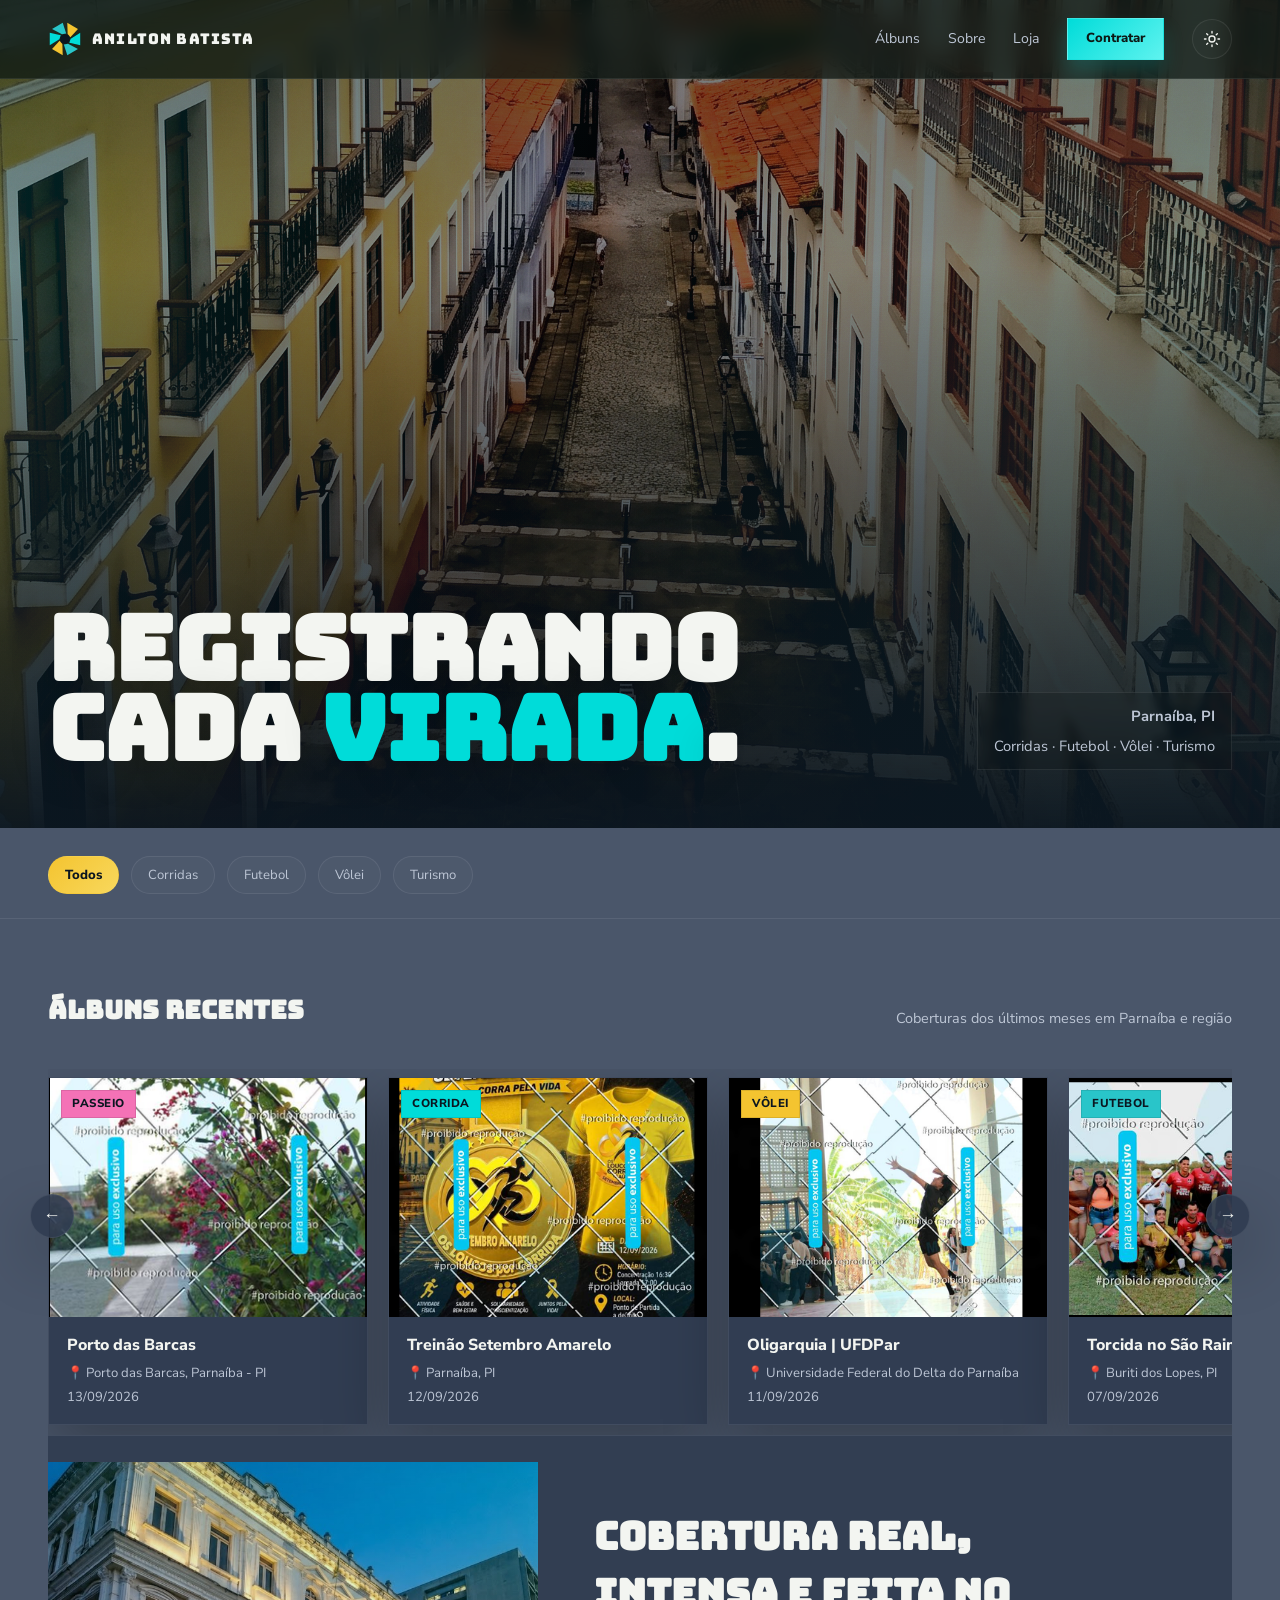
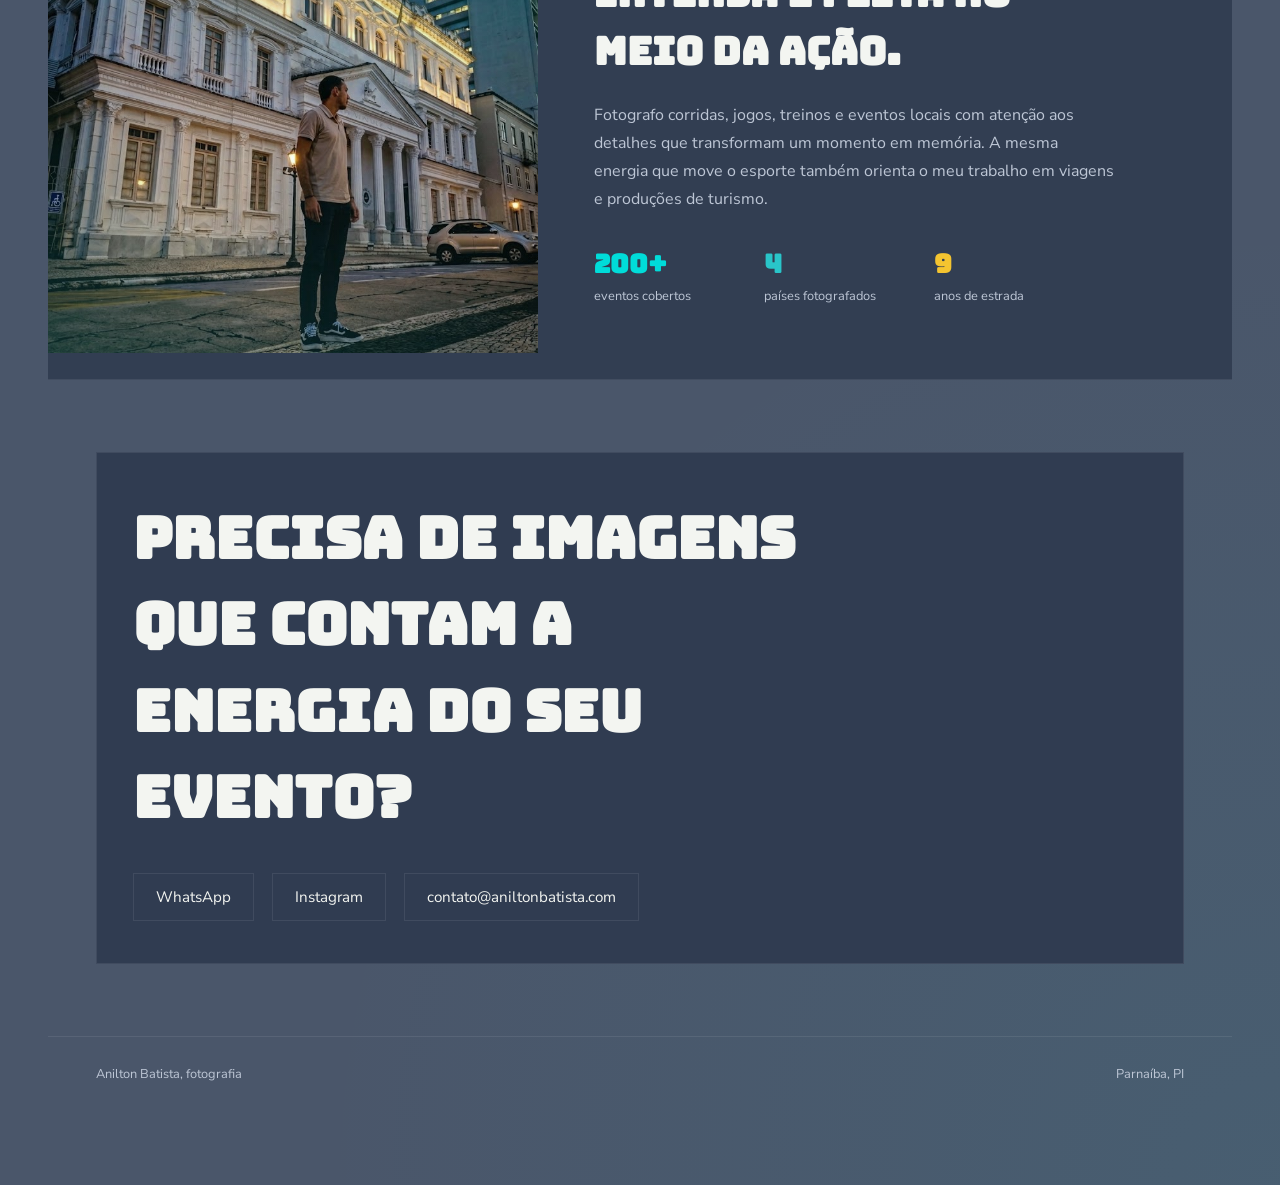
==== commit 59ca107f: "Cria painel para gerenciar albuns e fotos" ====
--- a/anilton-site/index.html
+++ b/anilton-site/index.html
@@ -187,6 +187,8 @@
 </footer>
 
 <script src="sanity-config.js"></script>
+<script src="https://cdn.jsdelivr.net/npm/@supabase/supabase-js@2"></script>
+<script src="supabase-config.js"></script>
 <script type="module" src="script.js"></script>
 
 </body>
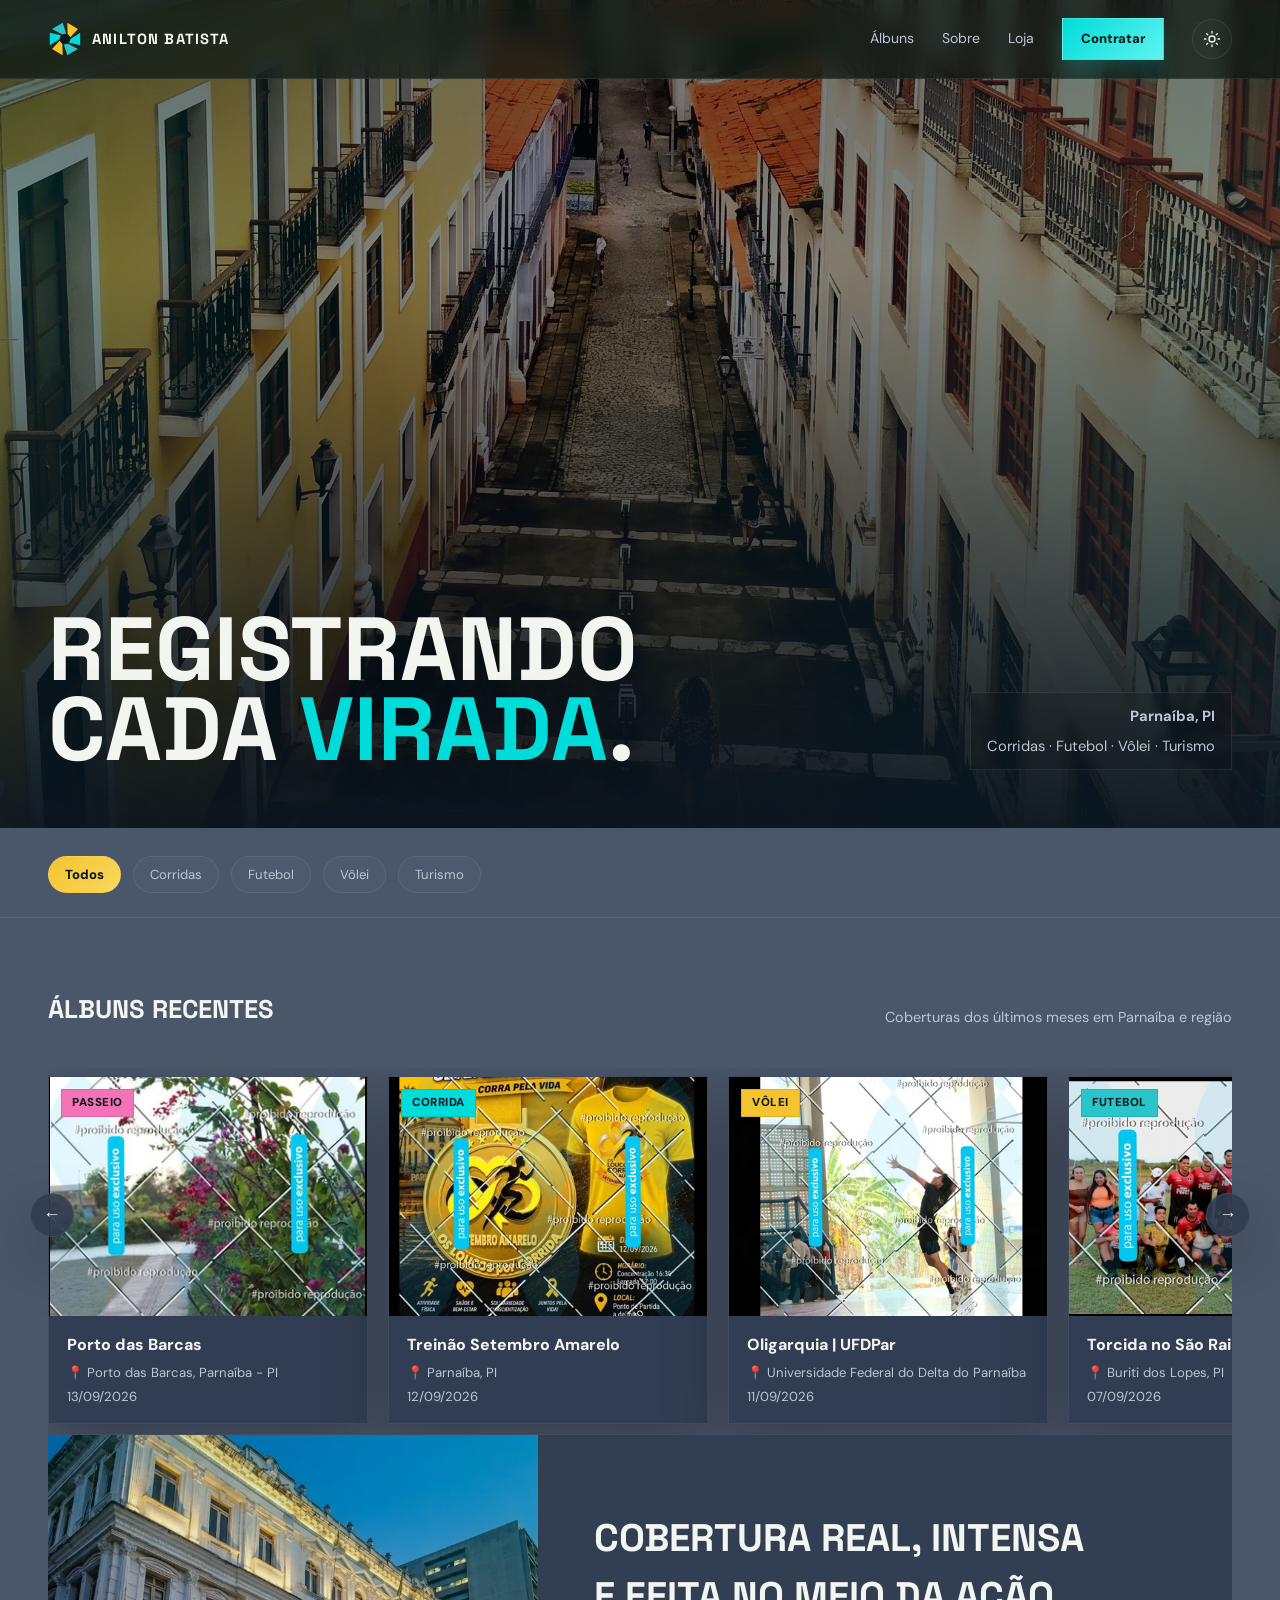
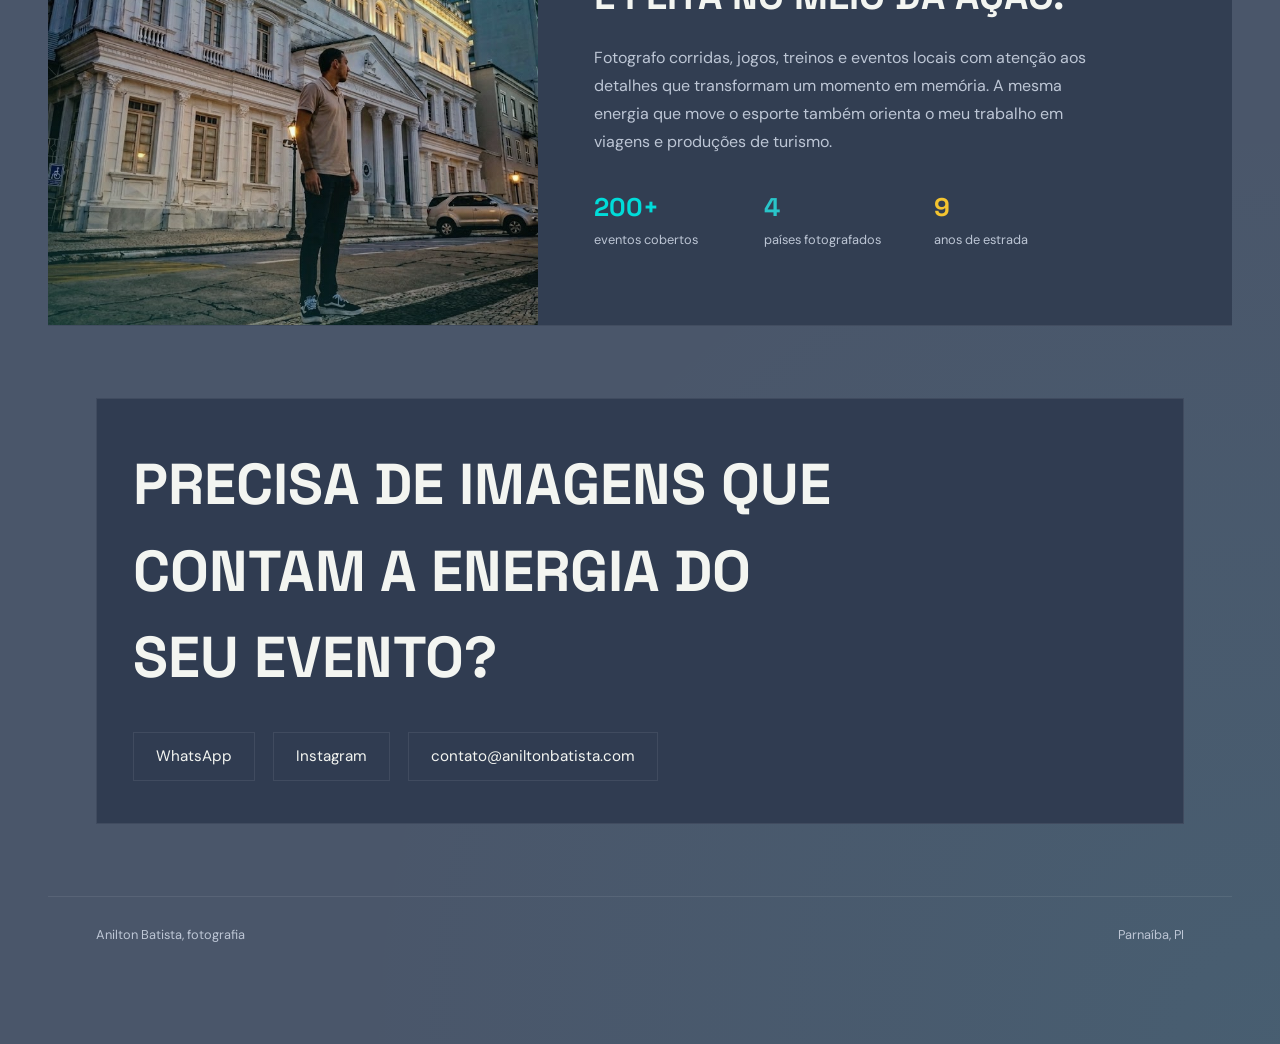
==== commit dd889bcb: "Atualiza tipografia do site" ====
--- a/anilton-site/index.html
+++ b/anilton-site/index.html
@@ -5,7 +5,7 @@
 <meta name="viewport" content="width=device-width, initial-scale=1.0">
 <title>Anilton Batista — Fotografia</title>
 <link rel="preconnect" href="https://fonts.googleapis.com">
-<link href="https://fonts.googleapis.com/css2?family=Bungee&family=Nunito+Sans:wght@400;500;600;700;800&display=swap" rel="stylesheet">
+<link href="https://fonts.googleapis.com/css2?family=DM+Sans:wght@400;500;600;700;800&family=Space+Grotesk:wght@500;600;700&display=swap" rel="stylesheet">
 <link rel="stylesheet" href="style.css">
 </head>
 <body>
